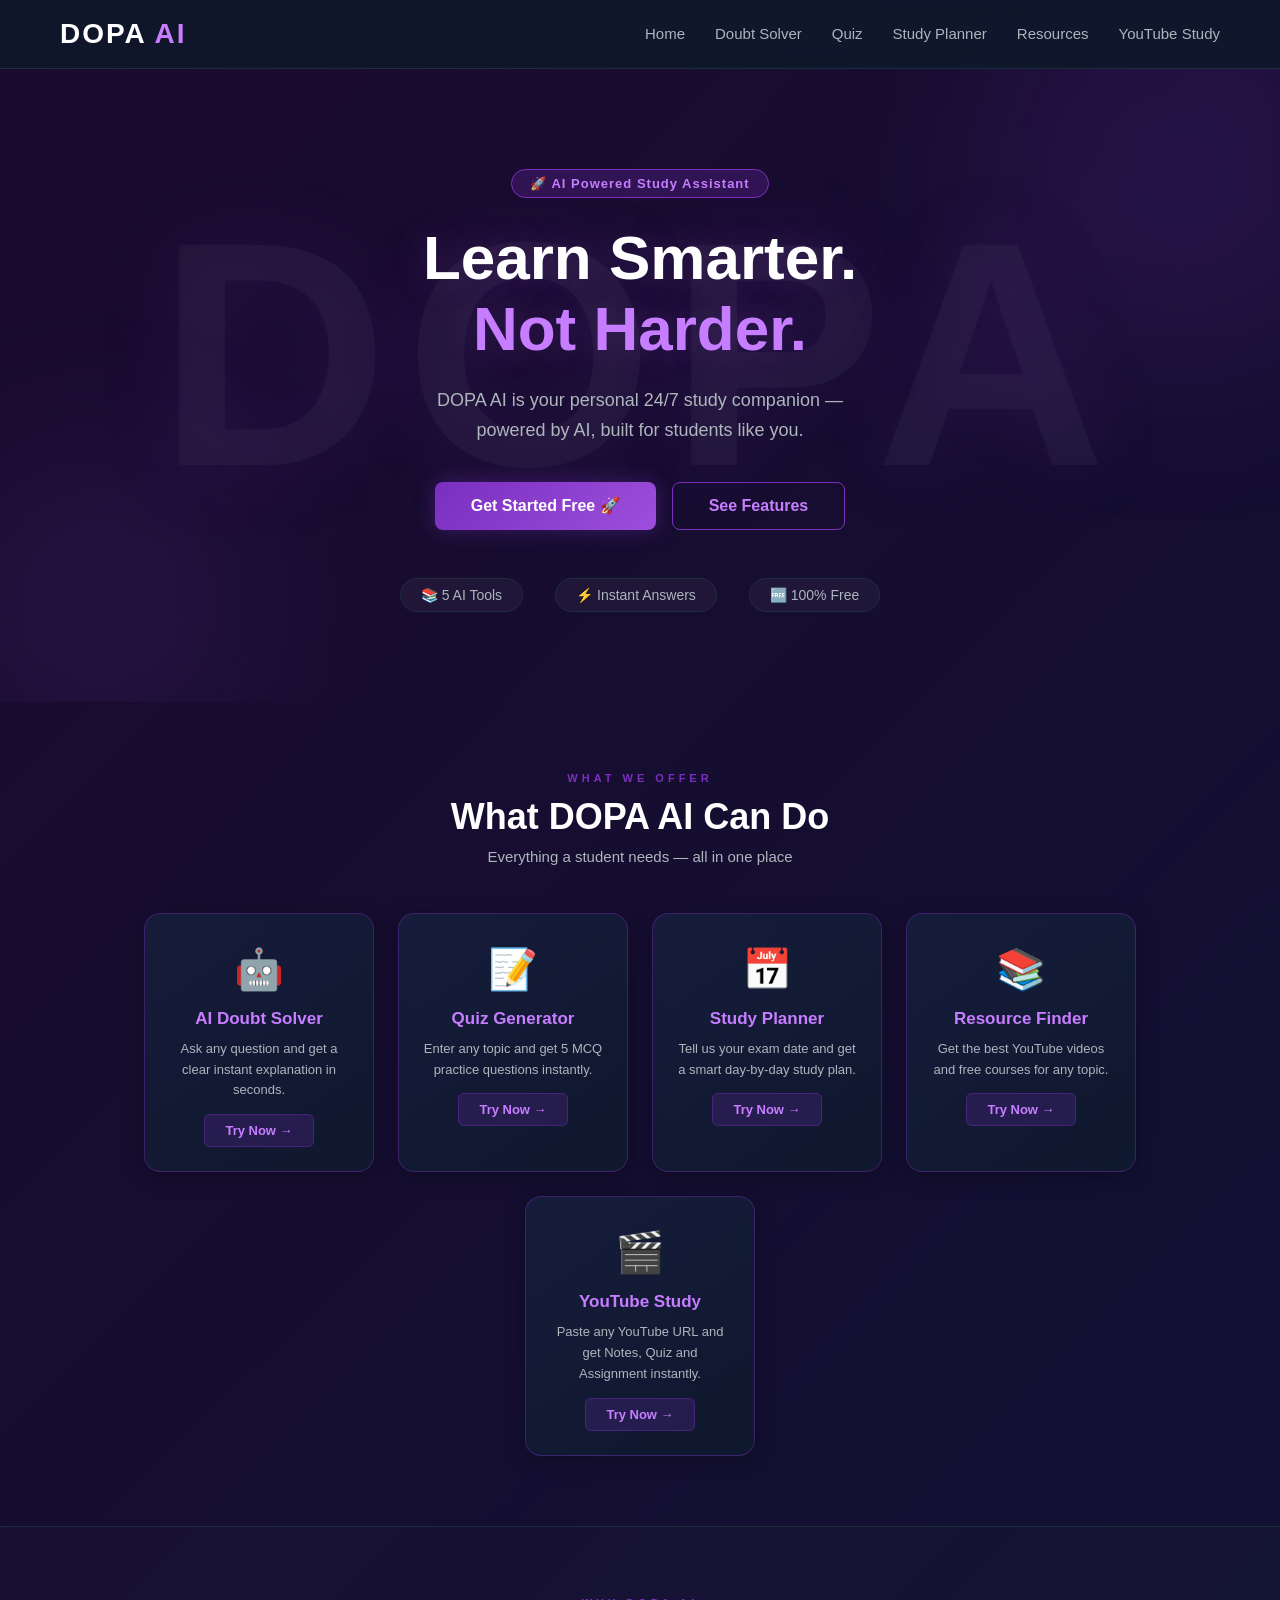
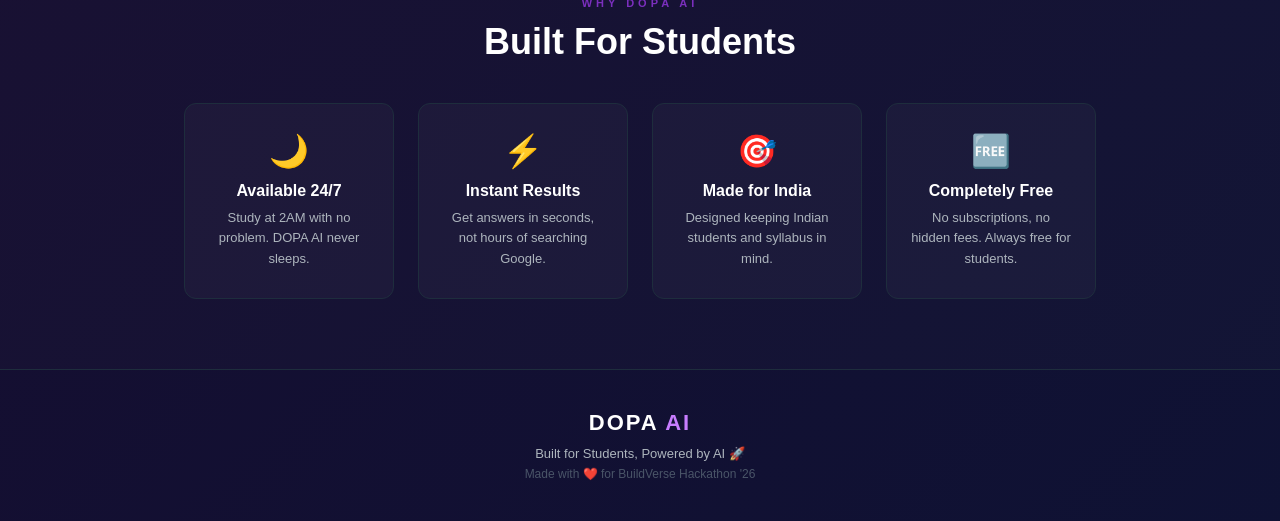
==== index.html @ 4cd713ff "Initial DOPA AI Prototype Setup" ====
<!DOCTYPE html>
<html lang="en">
<head>
  <meta charset="UTF-8" />
  <meta name="viewport" content="width=device-width, initial-scale=1.0"/>
  <title>DOPA AI</title>
  <link rel="stylesheet" href="style.css" />
</head>
<body>

  <div class="bg-ball ball-1"></div>
  <div class="bg-ball ball-2"></div>
  <div class="bg-ball ball-3"></div>

  <nav class="navbar">
    <div class="logo">DOPA <span>AI</span></div>
    <ul class="nav-links">
      <li><a href="index.html">Home</a></li>
      <li><a href="doubt.html">Doubt Solver</a></li>
      <li><a href="quiz.html">Quiz</a></li>
      <li><a href="planner.html">Study Planner</a></li>
      <li><a href="resources.html">Resources</a></li>
      <li><a href="youtube.html">YouTube Study</a></li>
      
      <li class="profile-container" id="userProfileComponent" style="display: none;">
        <div class="profile-avatar" onclick="toggleProfileDropdown(event)">
          <span id="userInitial">U</span>
        </div>
        <div class="profile-dropdown" id="profileDropdown">
          <div class="dropdown-header">
            <p class="user-display-name" id="dropdownName">Student Name</p>
            <p class="user-display-email" id="dropdownEmail">student@dopaai.com</p>
          </div>
          <hr class="dropdown-divider">
          <a href="#" class="logout-btn" onclick="handleLogout(event)">
            <span>🚪</span> Log Out
          </a>
        </div>
      </li>
    </ul>
  </nav>

  <section class="hero">
    <div class="hero-badge">🚀 AI Powered Study Assistant</div>
    <h1>Learn Smarter.<br><span>Not Harder.</span></h1>
    <p>DOPA AI is your personal 24/7 study companion —<br>powered by AI, built for students like you.</p>
    <div class="hero-buttons">
      <a href="auth.html" class="btn" id="getStartedBtn">Get Started Free 🚀</a>
      <a href="#features" class="btn-outline">See Features</a>
    </div>
    <div class="hero-stats">
      <div class="stat">📚 5 AI Tools</div>
      <div class="stat">⚡ Instant Answers</div>
      <div class="stat">🆓 100% Free</div>
    </div>
    <div class="glow glow-1"></div>
    <div class="glow glow-2"></div>
  </section>

  <section class="features" id="features">
    <div class="features-label">WHAT WE OFFER</div>
    <h2>What DOPA AI Can Do</h2>
    <p class="features-sub">Everything a student needs — all in one place</p>
    <div class="cards">

      <div class="card">
        <div class="icon">🤖</div>
        <h3>AI Doubt Solver</h3>
        <p>Ask any question and get a clear instant explanation in seconds.</p>
        <a href="doubt.html" class="btn-small auth-gate">Try Now →</a>
      </div>

      <div class="card">
        <div class="icon">📝</div>
        <h3>Quiz Generator</h3>
        <p>Enter any topic and get 5 MCQ practice questions instantly.</p>
        <a href="quiz.html" class="btn-small auth-gate">Try Now →</a>
      </div>

      <div class="card">
        <div class="icon">📅</div>
        <h3>Study Planner</h3>
        <p>Tell us your exam date and get a smart day-by-day study plan.</p>
        <a href="planner.html" class="btn-small auth-gate">Try Now →</a>
      </div>

      <div class="card">
        <div class="icon">📚</div>
        <h3>Resource Finder</h3>
        <p>Get the best YouTube videos and free courses for any topic.</p>
        <a href="resources.html" class="btn-small auth-gate">Try Now →</a>
      </div>

      <div class="card">
        <div class="icon">🎬</div>
        <h3>YouTube Study</h3>
        <p>Paste any YouTube URL and get Notes, Quiz and Assignment instantly.</p>
        <a href="youtube.html" class="btn-small auth-gate">Try Now →</a>
      </div>

    </div>
  </section>

  <section class="why-section">
    <div class="features-label">WHY DOPA AI</div>
    <h2>Built For Students</h2>
    <div class="why-cards">
      <div class="why-card">
        <div class="why-icon">🌙</div>
        <h4>Available 24/7</h4>
        <p>Study at 2AM with no problem. DOPA AI never sleeps.</p>
      </div>
      <div class="why-card">
        <div class="why-icon">⚡</div>
        <h4>Instant Results</h4>
        <p>Get answers in seconds, not hours of searching Google.</p>
      </div>
      <div class="why-card">
        <div class="why-icon">🎯</div>
        <h4>Made for India</h4>
        <p>Designed keeping Indian students and syllabus in mind.</p>
      </div>
      <div class="why-card">
        <div class="why-icon">🆓</div>
        <h4>Completely Free</h4>
        <p>No subscriptions, no hidden fees. Always free for students.</p>
      </div>
    </div>
  </section>

  <footer>
    <div class="footer-logo">DOPA <span>AI</span></div>
    <p>Built for Students, Powered by AI 🚀</p>
    <p class="footer-sub">Made with ❤️ for BuildVerse Hackathon '26</p>
  </footer>

  <script>
    // Run core initialization as soon as document structures finish loading
    document.addEventListener("DOMContentLoaded", () => {
      initNavbarProfile();
    });

    // 1. Initialise and Display active Profile settings in the Header
    function initNavbarProfile() {
      const isUserLoggedIn = localStorage.getItem("isLoggedIn") === "true";
      const profileComponent = document.getElementById("userProfileComponent");

      if (isUserLoggedIn && profileComponent) {
        profileComponent.style.display = "inline-block";

        let activeEmail = "";
        let activeName = "Student";

        // Find the registered username details stored inside localStorage keys
        for (let i = 0; i < localStorage.length; i++) {
          const key = localStorage.key(i);
          if (key.startsWith("user_")) {
            activeEmail = key.replace("user_", "");
            const rawData = localStorage.getItem(key);
            if (rawData) {
              try {
                const parsed = JSON.parse(rawData);
                activeName = parsed.name || "Student";
              } catch (e) {
                console.error("Failed to parse metadata", e);
              }
            }
            break;
          }
        }

        // Apply metadata updates straight to DOM nodes
        const initialText = document.getElementById("userInitial");
        const nameLabel = document.getElementById("dropdownName");
        const emailLabel = document.getElementById("dropdownEmail");

        if (initialText) initialText.innerText = activeName.charAt(0);
        if (nameLabel) nameLabel.innerText = activeName;
        if (emailLabel) emailLabel.innerText = activeEmail || "student@dopaai.com";
      }
    }

    // 2. Open and Close dropdown menus smoothly
    function toggleProfileDropdown(event) {
      event.stopPropagation();
      const dropdown = document.getElementById("profileDropdown");
      if (dropdown) dropdown.classList.toggle("show");
    }

    // Hide dropdown menu layer card immediately if user clicks off-target
    window.addEventListener("click", () => {
      const dropdown = document.getElementById("profileDropdown");
      if (dropdown && dropdown.classList.contains("show")) {
        dropdown.classList.remove("show");
      }
    });

    // 3. Clear session profile validation and kick down into index
    function handleLogout(event) {
      event.preventDefault();
      const userConfirm = confirm("Are you sure you want to log out of DOPA AI?");
      if (userConfirm) {
        localStorage.removeItem("isLoggedIn");
        window.location.reload(); // Instantly update view tracking frames
      }
    }

    // 4. Smart Redirect for the primary 'Get Started Free' Hero Button
    document.getElementById("getStartedBtn").addEventListener("click", function(e) {
      if (localStorage.getItem("isLoggedIn") === "true") {
        e.preventDefault(); 
        window.location.href = "doubt.html";
      }
    });

    // 5. Smart Redirect for individual Feature Cards
    document.querySelectorAll(".auth-gate").forEach(function(element) {
      element.addEventListener("click", function(e) {
        if (localStorage.getItem("isLoggedIn") !== "true") {
          e.preventDefault();
          window.location.href = "auth.html";
        }
      });
    });
  </script>

</body>
</html>
---- style.css ----
/* ==========================================================================
   SECTION 1: GLOBAL BASE STYLES & LAYOUT ANIMATIONS
   Target Files: All HTML Files (index, doubt, quiz, planner, resources, youtube, auth)
   Target Scripts: Global Ecosystem Initialization
   ========================================================================== */

* {
  margin: 0;
  padding: 0;
  box-sizing: border-box;
}

html {
  scroll-behavior: smooth;
}

body {
  font-family: 'Segoe UI', sans-serif;
  color: #E9ECEF;
  overflow-x: hidden;
  min-height: 100vh;
  margin: 0;
  padding: 0;
  
  /* FIXED: Combined base colors into a high-performance 4-way linear gradient */
  background: linear-gradient(-45deg, #0D1B2A, #150E28, #0B1536, #1B0A2E);
  background-size: 400% 400%;
  animation: moveGradient 20s ease infinite;
}

/* FIXED: Smooth global layout hardware acceleration keyframes */
@keyframes moveGradient {
  0% { background-position: 0% 50%; }
  50% { background-position: 100% 50%; }
  100% { background-position: 0% 50%; }
}


/* ==========================================================================
   SECTION 2: SHARED NAVBAR UI COMPONENT
   Target Files: All HTML Files (Universal Navigation Layout)
   Target Scripts: auth.js (Profile Mapping Controls)
   ========================================================================== */

.navbar {
  display: flex;
  justify-content: space-between;
  align-items: center;
  padding: 18px 60px;
  /* FIXED: Adjusted opacity down slightly to let background colors blend cleanly */
  background-color: rgba(13, 27, 42, 0.75);
  border-bottom: 1px solid #1e2d3d;
  position: sticky;
  top: 0;
  z-index: 100;
  backdrop-filter: blur(10px);
  -webkit-backdrop-filter: blur(10px);
}

.logo {
  font-size: 28px;
  font-weight: 900;
  color: #fff;
  letter-spacing: 2px;
}

.logo span {
  color: #C77DFF;
}

.nav-links {
  list-style: none;
  display: flex;
  gap: 30px;
}

.nav-links a {
  color: #ADB5BD;
  text-decoration: none;
  font-size: 15px;
  transition: color 0.3s;
}

.nav-links a:hover {
  color: #C77DFF;
}

.nav-active {
  color: #C77DFF !important;
  font-weight: 700;
}


/* ==========================================================================
   SECTION 3: LANDING PAGE HERO STYLING (WITH PREMIUM BACKGROUND WATERMARK)
   Target Files: index.html (Main Workspace Gateway)
   Target Scripts: Landing Animations Controller
   ========================================================================== */

.hero {
  text-align: center;
  padding: 100px 20px 90px;
  position: relative;
  overflow: hidden;
  background: transparent; /* FIXED: Overrides any native structural defaults */
  z-index: 1; /* Establishes a localized stacking index for children */
}

/* ADDED: Massive Premium Background Watermark Text */
.hero::before {
  content: "DOPA";
  position: absolute;
  top: 45%;
  left: 50%;
  transform: translate(-50%, -50%);
  
  /* Responsive typography scaling to perfectly fit small phones up to wide monitors */
  font-size: clamp(12rem, 25vw, 24rem); 
  font-weight: 900;
  letter-spacing: 0.05em;
  
  /* Semi-transparent tint to embed purely as an environmental element */
  color: rgba(255, 255, 255, 0.035); 
  
  /* Adds ambient cyber-glow directly behind the large watermark characters */
  text-shadow: 0 0 80px rgba(123, 47, 190, 0.15);
  
  /* CRITICAL ISOLATION GUARDS */
  z-index: -1;          /* Pinpoint-locks it securely BEHIND foreground components */
  pointer-events: none; /* Allows direct pointer clicking right through the layer */
  user-select: none;    /* Disables highlighted selection rings during drag gestures */
}

/* FIXED: Explicitly layered foreground elements to rest safely over the watermark */
.hero-badge,
.hero h1,
.hero p,
.hero-buttons,
.hero-stats {
  position: relative;
  z-index: 2; /* Securely overrides watermark stack level (-1) */
}

.hero-badge {
  display: inline-block;
  background: rgba(123, 47, 190, 0.25);
  border: 1px solid #7B2FBE;
  color: #C77DFF;
  padding: 6px 18px;
  border-radius: 20px;
  font-size: 13px;
  font-weight: 600;
  margin-bottom: 24px;
  letter-spacing: 1px;
}

.hero h1 {
  font-size: 62px;
  font-weight: 900;
  color: #fff;
  line-height: 1.15;
  margin-bottom: 20px;
  text-shadow: 0 0 40px rgba(199, 125, 255, 0.2);
}

.hero h1 span {
  color: #C77DFF;
}

.hero p {
  font-size: 18px;
  color: #ADB5BD;
  margin-bottom: 36px;
  line-height: 1.7;
}

.hero-buttons {
  display: flex;
  gap: 16px;
  justify-content: center;
  margin-bottom: 48px;
}


/* ==========================================================================
   SECTION 4: CORE BUTTON UI COMPONENTS
   Target Files: All Front-Facing HTML Dynamic Views
   Target Scripts: Form Submissions, Workspace Actions, State Toggles
   ========================================================================== */

.btn {
  background: linear-gradient(135deg, #7B2FBE, #9D4EDD);
  color: #fff;
  padding: 14px 36px;
  border-radius: 8px;
  text-decoration: none;
  font-size: 16px;
  font-weight: 700;
  transition: all 0.3s;
  box-shadow: 0 0 20px rgba(123, 47, 190, 0.4);
  border: none;
  cursor: pointer;
}

.btn:hover {
  transform: translateY(-2px);
  box-shadow: 0 0 30px rgba(157, 78, 221, 0.6);
}

.btn-outline {
  background: transparent;
  color: #C77DFF;
  padding: 14px 36px;
  border-radius: 8px;
  text-decoration: none;
  font-size: 16px;
  font-weight: 700;
  border: 1px solid #7B2FBE;
  transition: all 0.3s;
}

.btn-outline:hover {
  background: rgba(123, 47, 190, 0.15);
  transform: translateY(-2px);
}

.btn-small {
  background: rgba(123, 47, 190, 0.2);
  color: #C77DFF;
  padding: 8px 20px;
  border-radius: 6px;
  text-decoration: none;
  font-size: 13px;
  font-weight: 600;
  border: 1px solid rgba(123, 47, 190, 0.4);
  transition: all 0.3s;
}

.btn-small:hover {
  background: rgba(123, 47, 190, 0.4);
  transform: translateX(4px);
}


/* ==========================================================================
   SECTION 5: BACKGROUND GLOW MATRIX & HERO STATISTICS
   Target Files: index.html (Landing Metrics Framework)
   Target Scripts: Environmental Theme Engines
   ========================================================================== */

.hero-stats {
  display: flex;
  gap: 32px;
  justify-content: center;
}

.stat {
  font-size: 14px;
  color: #ADB5BD;
  background: rgba(255, 255, 255, 0.04);
  padding: 8px 20px;
  border-radius: 20px;
  border: 1px solid #1e2d3d;
}

.glow {
  position: absolute;
  border-radius: 50%;
  filter: blur(80px);
  z-index: -1;
}

.glow-1 {
  width: 400px;
  height: 400px;
  background: rgba(123, 47, 190, 0.15);
  top: -100px;
  right: -100px;
}

.glow-2 {
  width: 300px;
  height: 300px;
  background: rgba(157, 78, 221, 0.1);
  bottom: -50px;
  left: -50px;
}


/* ==========================================================================
   SECTION 6: FEATURE INDEX SHOWCASE & TRADITIONAL GRIDS
   Target Files: index.html (Application Toolkit Display Menu)
   Target Scripts: Navigation Routing Anchors
   ========================================================================== */

.features {
  padding: 70px 60px;
  text-align: center;
  background: transparent;
}

.features-label {
  font-size: 11px;
  font-weight: 700;
  color: #7B2FBE;
  letter-spacing: 4px;
  margin-bottom: 12px;
}

.features h2 {
  font-size: 36px;
  font-weight: 800;
  margin-bottom: 10px;
  color: #fff;
}

.features-sub {
  font-size: 15px;
  color: #ADB5BD;
  margin-bottom: 48px;
}

.cards {
  display: flex;
  gap: 24px;
  justify-content: center;
  flex-wrap: wrap;
}

.card {
  /* FIXED: Adjusted gradient alpha values to show underlying animation flow */
  background: linear-gradient(145deg, rgba(22, 33, 62, 0.75), rgba(15, 26, 46, 0.85));
  backdrop-filter: blur(5px);
  border: 1px solid rgba(123, 47, 190, 0.4);
  border-radius: 16px;
  padding: 32px 24px;
  width: 230px;
  transition: all 0.3s;
  box-shadow: 0 4px 20px rgba(0,0,0,0.3);
}

.card:hover {
  transform: translateY(-8px);
  border-color: #9D4EDD;
  box-shadow: 0 8px 30px rgba(123, 47, 190, 0.3);
}

.icon {
  font-size: 40px;
  margin-bottom: 16px;
}

.card h3 {
  font-size: 17px;
  font-weight: 700;
  color: #C77DFF;
  margin-bottom: 10px;
}

.card p {
  font-size: 13px;
  color: #ADB5BD;
  margin-bottom: 20px;
  line-height: 1.6;
}


/* ==========================================================================
   SECTION 7: VALUE PROPOSITION (WHY CHOOSE SECTION)
   Target Files: index.html (Product Competitive Analysis Blocks)
   Target Scripts: UI Layout Performance Loops
   ========================================================================== */

.why-section {
  padding: 70px 60px;
  text-align: center;
  /* FIXED: Translucent overlay background block instead of solid gray tints */
  background: rgba(255, 255, 255, 0.01);
  border-top: 1px solid #1e2d3d;
  border-bottom: 1px solid #1e2d3d;
}

.why-section h2 {
  font-size: 36px;
  font-weight: 800;
  color: #fff;
  margin-bottom: 40px;
}

.why-cards {
  display: flex;
  gap: 24px;
  justify-content: center;
  flex-wrap: wrap;
}

.why-card {
  background: rgba(255, 255, 255, 0.03);
  border: 1px solid #1e2d3d;
  border-radius: 12px;
  padding: 28px 24px;
  width: 210px;
  transition: all 0.3s;
}

.why-card:hover {
  border-color: #7B2FBE;
  background: rgba(123, 47, 190, 0.08);
}

.why-icon {
  font-size: 32px;
  margin-bottom: 12px;
}

.why-card h4 {
  font-size: 16px;
  font-weight: 700;
  color: #fff;
  margin-bottom: 8px;
}

.why-card p {
  font-size: 13px;
  color: #ADB5BD;
  line-height: 1.6;
}


/* ==========================================================================
   SECTION 8: UNIVERSAL UTILITY FOOTER COMPONENT
   Target Files: All Front-Facing Workspace HTML Frameworks
   Target Scripts: Footer Copyright Calculations Engine
   ========================================================================== */

footer {
  text-align: center;
  padding: 40px 20px;
  color: #ADB5BD;
  font-size: 13px;
  background: transparent;
}

.footer-logo {
  font-size: 22px;
  font-weight: 900;
  color: #fff;
  letter-spacing: 2px;
  margin-bottom: 10px;
}

.footer-logo span {
  color: #C77DFF;
}

.footer-sub {
  margin-top: 6px;
  font-size: 12px;
  color: #4a5568;
}


/* ==========================================================================
   SECTION 9: SYSTEM WORKSPACE TOOL CONTROLLERS (TEXTAREAS & INPUTS)
   Target Files: doubt.html, quiz.html, planner.html, youtube.html
   Target Scripts: Processing Parameter Ingestion Loops
   ========================================================================== */

.tool-page {
  max-width: 750px;
  margin: 60px auto;
  padding: 0 20px;
}

.tool-header {
  text-align: center;
  margin-bottom: 36px;
}

.tool-header h1 {
  font-size: 38px;
  font-weight: 900;
  color: #fff;
  margin-bottom: 10px;
}

.tool-header p {
  font-size: 16px;
  color: #ADB5BD;
}

.tool-box {
  display: flex;
  flex-direction: column;
  gap: 16px;
}

textarea {
  width: 100%;
  height: 140px;
  background-color: rgba(22, 33, 62, 0.85);
  border: 1px solid #7B2FBE;
  border-radius: 10px;
  padding: 16px;
  color: #fff;
  font-size: 15px;
  resize: none;
  font-family: 'Segoe UI', sans-serif;
}

textarea:focus {
  outline: none;
  border-color: #C77DFF;
}

input[type="text"],
input[type="date"],
input[type="number"] {
  width: 100%;
  background-color: rgba(22, 33, 62, 0.85);
  border: 1px solid #7B2FBE;
  border-radius: 10px;
  padding: 16px;
  color: #fff;
  font-size: 15px;
  font-family: 'Segoe UI', sans-serif;
}

input[type="text"]:focus,
input[type="date"]:focus,
input[type="number"]:focus {
  outline: none;
  border-color: #C77DFF;
}

.answer-box {
  margin-top: 30px;
  background: linear-gradient(145deg, rgba(22, 33, 62, 0.8), rgba(15, 26, 46, 0.9));
  backdrop-filter: blur(5px);
  border: 1px solid rgba(123, 47, 190, 0.4);
  border-radius: 12px;
  padding: 28px;
  line-height: 1.8;
  box-shadow: 0 4px 20px rgba(0,0,0,0.3);
}

.answer-box h3 {
  color: #C77DFF;
  font-size: 14px;
  margin-bottom: 16px;
  text-transform: uppercase;
  letter-spacing: 2px;
}

.answer-box p {
  color: #E9ECEF;
  font-size: 15px;
  white-space: pre-wrap;
}


/* ==========================================================================
   SECTION 10: INTERACTIVE MULTIPLE CHOICE QUIZ ARCHITECTURE
   Target Files: quiz.html (Dynamic Exam Simulator)
   Target Scripts: quiz.js (Real-time Options Selection and Verification Engines)
   ========================================================================== */

.topic-heading {
  font-size: 28px;
  font-weight: 900;
  color: #fff;
  margin-bottom: 20px;
  padding-bottom: 12px;
  border-bottom: 2px solid #7B2FBE;
}

.question-block {
  margin-bottom: 24px;
  padding-bottom: 20px;
  border-bottom: 1px solid #1e2d3d;
}

.question-block h4 {
  color: #C77DFF;
  font-size: 15px;
  margin-bottom: 12px;
  line-height: 1.5;
}

.option {
  background-color: rgba(13, 27, 42, 0.6);
  border: 1px solid #1e2d3d;
  border-radius: 8px;
  padding: 10px 16px;
  margin-bottom: 8px;
  font-size: 14px;
  color: #E9ECEF;
  cursor: pointer;
  transition: all 0.2s;
}

.option:hover {
  border-color: #7B2FBE;
  color: #C77DFF;
}

.correct {
  border-color: #28a745 !important;
  color: #28a745 !important;
}

.wrong {
  border-color: #dc3545 !important;
  color: #dc3545 !important;
}


/* ==========================================================================
   SECTION 11: SYSTEM ACADEMIC STUDY PLANNER TEMPLATES
   Target Files: planner.html (AI Automated Scheduler System)
   Target Scripts: planner.js (Syllabus Array Block Parsers)
   ========================================================================== */

.plan-subject-heading {
  font-size: 32px;
  font-weight: 900;
  color: #ffffff;
  margin-bottom: 8px;
  padding-bottom: 10px;
  border-bottom: 3px solid #7B2FBE;
}

.plan-meta {
  font-size: 13px;
  color: #ADB5BD;
  margin-bottom: 20px;
}

.plan-divider {
  height: 1px;
  background-color: #1e2d3d;
  margin-bottom: 24px;
}

.day-block {
  background: linear-gradient(145deg, rgba(15, 26, 46, 0.8), rgba(13, 27, 42, 0.8));
  border: 1px solid #1e2d3d;
  border-left: 4px solid #7B2FBE;
  border-radius: 8px;
  padding: 18px 20px;
  margin-bottom: 14px;
  transition: all 0.2s;
}

.day-block:hover {
  border-left-color: #C77DFF;
  box-shadow: 0 4px 15px rgba(123, 47, 190, 0.2);
}

.day-block-heading {
  font-size: 18px;
  font-weight: 800;
  color: #C77DFF;
  margin-bottom: 10px;
}

.day-topic {
  font-size: 15px;
  color: #ffffff;
  margin-bottom: 6px;
}

.day-time {
  font-size: 13px;
  color: #ADB5BD;
  margin-bottom: 6px;
}

.day-content {
  font-size: 13px;
  color: #E9ECEF;
  line-height: 1.6;
}


/* ==========================================================================
   SECTION 12: CORE AI DOUBT SOLVER WRAPPERS
   Target Files: doubt.html (Real-time Explanation Console)
   Target Scripts: doubt.js (Groq Context Ingestion Pipeline)
   ========================================================================== */

.sub-question {
  font-size: 22px;
  font-weight: 800;
  color: #C77DFF;
  margin-top: 24px;
  margin-bottom: 4px;
}

.point-heading {
  font-size: 15px;
  font-weight: 700;
  color: #ffffff;
  margin-top: 10px;
  margin-bottom: 2px;
}

.answer-content {
  font-size: 14px;
  color: #E9ECEF;
  line-height: 1.7;
  margin-top: 4px;
}

.answer-para {
  font-size: 14px;
  color: #E9ECEF;
  line-height: 1.7;
  margin-top: 4px;
  margin-bottom: 8px;
}


/* ==========================================================================
   SECTION 13: RESOURCE DIRECTORY & CURATED LINKS CARDS
   Target Files: resources.html (Academic Materials Catalog)
   Target Scripts: Static Link Routers
   ========================================================================== */

.resource-section {
  margin-bottom: 28px;
}

.resource-section-title {
  font-size: 18px;
  font-weight: 800;
  color: #C77DFF;
  margin-bottom: 14px;
  padding-bottom: 8px;
  border-bottom: 1px solid #1e2d3d;
}

.youtube-card {
  display: flex;
  justify-content: space-between;
  align-items: center;
  background: linear-gradient(145deg, rgba(15, 26, 46, 0.8), rgba(13, 27, 42, 0.8));
  border: 1px solid #1e2d3d;
  border-left: 4px solid #ff0000;
  border-radius: 8px;
  padding: 14px 16px;
  margin-bottom: 10px;
  transition: all 0.2s;
}

.youtube-card:hover {
  border-left-color: #ff4444;
  box-shadow: 0 4px 15px rgba(255, 0, 0, 0.15);
}

.youtube-info {
  display: flex;
  flex-direction: column;
  gap: 4px;
}

.youtube-channel {
  font-size: 14px;
  font-weight: 700;
  color: #ffffff;
}

.youtube-title {
  font-size: 12px;
  color: #ADB5BD;
}

.youtube-btn {
  background: #ff0000;
  color: white;
  padding: 7px 16px;
  border-radius: 6px;
  text-decoration: none;
  font-size: 13px;
  font-weight: 700;
  transition: all 0.2s;
  white-space: nowrap;
}

.youtube-btn:hover {
  background: #cc0000;
  transform: scale(1.05);
}

.website-card {
  display: flex;
  justify-content: space-between;
  align-items: center;
  background: linear-gradient(145deg, rgba(15, 26, 46, 0.8), rgba(13, 27, 42, 0.8));
  border: 1px solid #1e2d3d;
  border-left: 4px solid #7B2FBE;
  border-radius: 8px;
  padding: 14px 16px;
  margin-bottom: 10px;
  transition: all 0.2s;
}

.website-card:hover {
  border-left-color: #C77DFF;
  box-shadow: 0 4px 15px rgba(123, 47, 190, 0.2);
}

.website-info {
  display: flex;
  flex-direction: column;
  gap: 4px;
}

.website-name {
  font-size: 14px;
  font-weight: 700;
  color: #ffffff;
}

.website-desc {
  font-size: 12px;
  color: #ADB5BD;
}

.website-btn {
  background: #7B2FBE;
  color: white;
  padding: 7px 16px;
  border-radius: 6px;
  text-decoration: none;
  font-size: 13px;
  font-weight: 700;
  transition: all 0.2s;
  white-space: nowrap;
}

.website-btn:hover {
  background: #9D4EDD;
  transform: scale(1.05);
}

.tip-card {
  background: rgba(123, 47, 190, 0.1);
  border: 1px solid rgba(123, 47, 190, 0.3);
  border-radius: 8px;
  padding: 12px 16px;
  margin-bottom: 10px;
  font-size: 14px;
  color: #E9ECEF;
  line-height: 1.6;
}

.plan-text {
  color: #E9ECEF;
  font-size: 15px;
  line-height: 2;
}


/* ==========================================================================
   SECTION 14: MIC INTEGRATION & HARDWARE CAPTURE SIGNALS
   Target Files: doubt.html (Voice-to-Text Command Field)
   Target Scripts: doubt.js (Browser WebSpeech Audio Pipeline API)
   ========================================================================== */

.input-wrapper {
  position: relative;
  width: 100%;
}

.input-wrapper textarea {
  width: 100%;
  padding-right: 60px;
}

.mic-btn {
  position: absolute;
  right: 12px;
  bottom: 12px;
  background: rgba(123, 47, 190, 0.3);
  border: 1px solid #7B2FBE;
  border-radius: 8px;
  padding: 8px 12px;
  font-size: 20px;
  cursor: pointer;
  transition: all 0.3s;
  color: white;
}

.mic-btn:hover {
  background: rgba(123, 47, 190, 0.6);
  transform: scale(1.1);
}

.mic-active {
  background: rgba(220, 53, 69, 0.4) !important;
  border-color: #dc3545 !important;
  animation: micPulse 1s infinite;
}

@keyframes micPulse {
  0% { box-shadow: 0 0 0 0 rgba(220, 53, 69, 0.4); }
  70% { box-shadow: 0 0 0 10px rgba(220, 53, 69, 0); }
  100% { box-shadow: 0 0 0 0 rgba(220, 53, 69, 0); }
}

.mic-listening {
  color: #C77DFF;
  font-size: 13px;
  margin-top: 8px;
  text-align: center;
  animation: pulse 1s infinite;
}

.mic-done {
  color: #28a745;
  font-size: 13px;
  margin-top: 8px;
  text-align: center;
}

.mic-error {
  color: #dc3545;
  font-size: 13px;
  margin-top: 8px;
  text-align: center;
}

@keyframes pulse {
  0% { opacity: 1; }
  50% { opacity: 0.5; }
  100% { opacity: 1; }
}


/* ==========================================================================
   SECTION 15: FILE UPLOADER & GRAPHICS INPUT CHANNELS
   Target Files: doubt.html (Vision Processing System)
   Target Scripts: doubt.js (Image Render FileReader Streams)
   ========================================================================== */

.upload-section {
  width: 100%;
}

.upload-label {
  display: flex;
  align-items: center;
  gap: 12px;
  background: rgba(22, 33, 62, 0.85);
  border: 2px dashed #7B2FBE;
  border-radius: 10px;
  padding: 16px 20px;
  cursor: pointer;
  transition: all 0.3s;
  color: #ADB5BD;
  font-size: 14px;
}

.upload-label:hover {
  border-color: #C77DFF;
  background: rgba(123, 47, 190, 0.1);
  color: #C77DFF;
}

.upload-icon {
  font-size: 24px;
}

#imagePreview {
  display: flex;
  align-items: center;
  gap: 16px;
  background: rgba(22, 33, 62, 0.85);
  border: 1px solid #28a745;
  border-radius: 10px;
  padding: 12px 16px;
}

#previewImg {
  width: 80px;
  height: 80px;
  object-fit: cover;
  border-radius: 8px;
  border: 1px solid #7B2FBE;
}

.remove-btn {
  background: rgba(220, 53, 69, 0.2);
  color: #dc3545;
  border: 1px solid #dc3545;
  border-radius: 6px;
  padding: 6px 14px;
  font-size: 13px;
  cursor: pointer;
  transition: all 0.2s;
  margin-left: auto;
}

.remove-btn:hover {
  background: rgba(220, 53, 69, 0.4);
}


/* ==========================================================================
   SECTION 16: ADVANCED YOUTUBE TRANSCRIPT PARSING WORKSPACE
   Target Files: youtube.html (Media Parsing Hub)
   Target Scripts: youtube.js (Completions Splitter Array Framework)
   ========================================================================== */

.yt-input-box {
  display: flex;
  flex-direction: column;
  gap: 14px;
  margin-bottom: 24px;
}

.yt-url-row {
  display: flex;
  align-items: center;
  gap: 12px;
  background: rgba(22, 33, 62, 0.85);
  border: 1px solid #7B2FBE;
  border-radius: 10px;
  padding: 4px 16px 4px 4px;
}

.yt-icon {
  font-size: 24px;
  padding: 8px;
}

.yt-url-row input {
  border: none;
  background: transparent;
  flex: 1;
  padding: 12px 0;
}

.yt-url-row input:focus {
  outline: none;
}

.video-preview {
  margin-bottom: 24px;
  border-radius: 12px;
  overflow: hidden;
  border: 1px solid #7B2FBE;
  box-shadow: 0 4px 20px rgba(123, 47, 190, 0.3);
}

.video-preview iframe {
  width: 100%;
  height: 380px;
  display: block;
}

.yt-tabs {
  display: flex;
  gap: 8px;
  margin-bottom: 0;
  border-bottom: 1px solid #1e2d3d;
  padding-bottom: 0;
}

.yt-tab {
  background: transparent;
  color: #ADB5BD;
  border: none;
  padding: 12px 24px;
  font-size: 15px;
  font-weight: 600;
  cursor: pointer;
  border-bottom: 3px solid transparent;
  transition: all 0.2s;
  font-family: 'Segoe UI', sans-serif;
}

.yt-tab:hover {
  color: #C77DFF;
}

.yt-tab.active {
  color: #C77DFF;
  border-bottom: 3px solid #7B2FBE;
}

.tab-content {
  border-top: none;
  border-radius: 0 0 12px 12px;
}

.notes-section {
  font-size: 18px;
  font-weight: 800;
  color: #C77DFF;
  margin-top: 20px;
  margin-bottom: 10px;
  padding-bottom: 6px;
  border-bottom: 1px solid #1e2d3d;
}

.notes-point {
  font-size: 15px;
  font-weight: 700;
  color: #ffffff;
  margin-top: 12px;
  margin-bottom: 4px;
}

.notes-term {
  font-size: 14px;
  color: #E9ECEF;
  background: rgba(123, 47, 190, 0.1);
  padding: 8px 12px;
  border-radius: 6px;
  margin-bottom: 6px;
}

.notes-content {
  font-size: 14px;
  color: #ADB5BD;
  line-height: 1.7;
  margin-bottom: 6px;
}

.assignment-title {
  font-size: 20px;
  font-weight: 800;
  color: #ffffff;
  margin-bottom: 16px;
}

.assignment-section {
  font-size: 17px;
  font-weight: 700;
  color: #C77DFF;
  margin-top: 20px;
  margin-bottom: 10px;
  padding: 8px 12px;
  background: rgba(123, 47, 190, 0.1);
  border-radius: 6px;
}

.assignment-question {
  font-size: 14px;
  font-weight: 600;
  color: #ffffff;
  margin-bottom: 8px;
  padding-left: 12px;
  border-left: 3px solid #7B2FBE;
}

.assignment-content {
  font-size: 14px;
  color: #ADB5BD;
  line-height: 1.7;
  margin-bottom: 6px;
}

.yt-question {
  font-size: 15px;
  font-weight: 600;
  color: #C77DFF;
  margin-bottom: 12px;
}

.autofill-success {
  color: #28a745;
  font-size: 13px;
  margin-top: 6px;
}

.autofill-loading {
  color: #C77DFF;
  font-size: 13px;
  margin-top: 6px;
  animation: pulse 1s infinite;
}


/* ==========================================================================
   SECTION 17: SCORE ANALYSIS PANEL COMPONENTS (ACCURACY ENGINE)
   Target Files: quiz.html, youtube.html
   Target Scripts: quiz.js, youtube.js (Scoring Analytics Compilers)
   ========================================================================== */

.accuracy-box {
  margin-top: 30px;
  background: linear-gradient(145deg, rgba(22, 33, 62, 0.8), rgba(15, 26, 46, 0.9));
  border: 1px solid #7B2FBE;
  border-radius: 12px;
  padding: 24px;
  text-align: center;
}

.accuracy-title {
  font-size: 20px;
  font-weight: 800;
  color: #ffffff;
  margin-bottom: 20px;
}

.accuracy-stats {
  display: flex;
  justify-content: center;
  gap: 40px;
  margin-bottom: 20px;
}

.accuracy-stat {
  display: flex;
  flex-direction: column;
  align-items: center;
  gap: 6px;
}

.accuracy-num {
  font-size: 36px;
  font-weight: 900;
  color: #C77DFF;
}

.accuracy-label {
  font-size: 12px;
  color: #ADB5BD;
  text-transform: uppercase;
  letter-spacing: 1px;
}

.accuracy-bar {
  width: 100%;
  height: 10px;
  background: #1e2d3d;
  border-radius: 10px;
  overflow: hidden;
  margin-bottom: 16px;
}

.accuracy-fill {
  height: 100%;
  border-radius: 10px;
  transition: width 0.5s ease;
  background: #28a745;
}

.accuracy-msg {
  font-size: 15px;
  color: #E9ECEF;
  font-weight: 600;
}


/* ==========================================================================
   SECTION 18: AUTOMATED SYLLABUS STEPPERS (SMART PLANNER GENERATOR)
   Target Files: planner.html (Curriculum Setup Configuration Dashboard)
   Target Scripts: planner.js (Progressive Target Matrix Ingestors)
   ========================================================================== */

.planner-step {
  margin-bottom: 32px;
  background: linear-gradient(145deg, rgba(22, 33, 62, 0.8), rgba(15, 26, 46, 0.9));
  border: 1px solid rgba(123, 47, 190, 0.4);
  border-radius: 16px;
  padding: 28px;
}

.step-label {
  font-size: 11px;
  font-weight: 700;
  color: #7B2FBE;
  letter-spacing: 4px;
  margin-bottom: 8px;
}

.step-title {
  font-size: 20px;
  font-weight: 800;
  color: #ffffff;
  margin-bottom: 20px;
}

.step-sub {
  font-size: 13px;
  color: #ADB5BD;
  margin-bottom: 16px;
  margin-top: -12px;
}

.input-label {
  font-size: 13px;
  color: #ADB5BD;
  font-weight: 600;
  margin-bottom: -8px;
}

.course-grid {
  display: flex;
  flex-wrap: wrap;
  gap: 12px;
}

.course-card {
  display: flex;
  flex-direction: column;
  align-items: center;
  gap: 6px;
  background: rgba(13, 27, 42, 0.6);
  border: 1px solid #1e2d3d;
  border-radius: 12px;
  padding: 16px 20px;
  cursor: pointer;
  transition: all 0.2s;
  min-width: 80px;
}

.course-card:hover {
  border-color: #7B2FBE;
  background: rgba(123, 47, 190, 0.1);
}

.course-card.selected {
  border-color: #C77DFF;
  background: rgba(123, 47, 190, 0.25);
  box-shadow: 0 0 15px rgba(123, 47, 190, 0.3);
}

.course-icon {
  font-size: 28px;
}

.course-label {
  font-size: 13px;
  font-weight: 600;
  color: #E9ECEF;
}

.topics-grid {
  display: flex;
  flex-wrap: wrap;
  gap: 10px;
  margin-bottom: 16px;
}

.topic-chip {
  display: flex;
  align-items: center;
  gap: 8px;
  background: rgba(13, 27, 42, 0.6);
  border: 1px solid #1e2d3d;
  border-radius: 8px;
  padding: 10px 16px;
  cursor: pointer;
  transition: all 0.2s;
  font-size: 14px;
  color: #E9ECEF;
}

.topic-chip:hover {
  border-color: #7B2FBE;
  color: #C77DFF;
}

.topic-chip.topic-selected {
  border-color: #C77DFF;
  background: rgba(123, 47, 190, 0.2);
  color: #C77DFF;
}

.topic-check {
  font-size: 16px;
  color: #7B2FBE;
}

.topic-text {
  font-size: 13px;
}

.topics-actions {
  display: flex;
  gap: 10px;
  margin-top: 8px;
}

.btn-outline-small {
  background: transparent;
  color: #C77DFF;
  border: 1px solid #7B2FBE;
  border-radius: 6px;
  padding: 7px 16px;
  font-size: 13px;
  font-weight: 600;
  cursor: pointer;
  transition: all 0.2s;
  font-family: 'Segoe UI', sans-serif;
}

.btn-outline-small:hover {
  background: rgba(123, 47, 190, 0.15);
}


/* ==========================================================================
   SECTION 19: DOCUMENT HANDLING GRAPHICS (PDF INTEGRATION MODULES)
   Target Files: planner.html (Exportable Document Previews)
   Target Scripts: planner.js (jsPDF Buffer Mapping Modules)
   ========================================================================== */

#pdfPreview {
  display: flex;
  align-items: center;
  gap: 16px;
  background: rgba(22, 33, 62, 0.85);
  border: 1px solid #28a745;
  border-radius: 10px;
  padding: 12px 16px;
}

.pdf-info {
  display: flex;
  align-items: center;
  gap: 10px;
  flex: 1;
}

.pdf-icon {
  font-size: 28px;
}

#pdfName {
  font-size: 14px;
  color: #E9ECEF;
  font-weight: 600;
}


/* ==========================================================================
   SECTION 20: NAVIGATION MENU ACCOUNT EXPANSION (GLASSMORPHIC PROFILE DROPDOWN)
   Target Files: All HTML Framework Navigation Links Bars Elements
   Target Scripts: auth.js, Global Initialization Core Script Blocks
   ========================================================================== */

.profile-container {
  position: relative;
  display: inline-block;
  list-style: none;
}

.profile-avatar {
  width: 36px;
  height: 36px;
  background: linear-gradient(135deg, #7B2FBE, #C77DFF);
  border: 2px solid #fff;
  border-radius: 50%;
  display: flex;
  align-items: center;
  justify-content: center;
  cursor: pointer;
  box-shadow: 0 0 15px rgba(199, 125, 255, 0.4);
  transition: transform 0.2s;
}

.profile-avatar:hover {
  transform: scale(1.05);
}

#userInitial {
  color: #fff;
  font-weight: 800;
  font-size: 15px;
  text-transform: uppercase;
  user-select: none;
}

.profile-dropdown {
  position: absolute;
  right: 0;
  top: 45px;
  background: linear-gradient(145deg, #16213E, #0f1a2e);
  border: 1px solid rgba(123, 47, 190, 0.5);
  border-radius: 12px;
  width: 220px;
  padding: 16px;
  box-shadow: 0 8px 24px rgba(0, 0, 0, 0.5);
  display: none; /* Controlled via JS toggles */
  flex-direction: column;
  z-index: 1000;
}

.profile-dropdown.show {
  display: flex;
}

.dropdown-header {
  margin-bottom: 12px;
}

.user-display-name {
  font-size: 14px;
  font-weight: 700;
  color: #fff !important;
  line-height: 1.3;
}

.user-display-email {
  font-size: 12px;
  color: #ADB5BD !important;
  margin-top: 2px;
  word-break: break-all;
}

.dropdown-divider {
  border: 0;
  height: 1px;
  background: #1e2d3d;
  margin: 4px 0 12px 0;
}

.logout-btn {
  display: flex;
  align-items: center;
  gap: 8px;
  color: #dc3545 !important;
  text-decoration: none;
  font-size: 14px;
  font-weight: 700;
  padding: 8px 0;
  transition: opacity 0.2s;
}

.logout-btn:hover {
  opacity: 0.8;
}


/* ==========================================================================
   SECTION 21: SECURITY INTERACTION EXTENSIONS & DIALOG FORMS
   Target Files: auth.html (Identity Portal View)
   Target Scripts: auth.js (Encryption Verification Loops)
   ========================================================================== */

.show-password-wrapper {
  display: flex;
  align-items: center;
  gap: 6px;
  position: absolute;
  right: 12px;
  bottom: 14px;
}

.show-password-wrapper input[type="checkbox"] {
  width: 14px !important;
  height: 14px !important;
  cursor: pointer;
  accent-color: #7B2FBE;
}

#checkboxLabel {
  font-size: 11px !important;
  color: #ADB5BD !important;
  cursor: pointer;
  user-select: none;
  font-weight: 600;
}

.forgot-wrapper {
  text-align: right;
  margin-top: -10px;
  margin-bottom: 20px;
}

.forgot-link {
  font-size: 13px;
  color: #ADB5BD;
  text-decoration: none;
  transition: color 0.2s;
}

.forgot-link:hover {
  color: #C77DFF;
  text-decoration: underline;
}


/* ==========================================================================
   SECTION 22: RESPONSIVE MOBILE OPTIMIZATION ENGINE
   Target Files: All Application Windows HTML Layout Modules
   Target Scripts: Multi-Device Viewport Adapters Loop
   ========================================================================== */

@media screen and (max-width: 768px) {
  
  .navbar {
    padding: 14px 24px; /* Shrank wide desktop padding down */
    flex-direction: column;
    gap: 12px;
  }
  
  .nav-links {
    gap: 16px;
    flex-wrap: wrap;
    justify-content: center;
  }
  
  .nav-links a {
    font-size: 13px; /* Slightly more readable scale for smaller touch targets */
  }

  .hero {
    padding: 60px 16px 50px; /* Reduced deep top padding */
  }

  /* Watermark positioning adjustment for vertical viewports */
  .hero::before {
    top: 40%;
    font-size: clamp(6rem, 28vw, 12rem); /* Constrained mobile expansion scale bounds */
    opacity: 0.025; /* Made slightly lighter on mobile screens to maintain readability */
  }

  .hero h1 {
    font-size: 38px; /* Brought down from 62px to stop ugly text-wrapping splits */
    line-height: 1.2;
  }

  .hero p {
    font-size: 15px;
    margin-bottom: 28px;
  }
  
  .hero p br {
    display: none; /* Disables forcing line breaks that make paragraph blocks look uneven on mobiles */
  }

  .hero-buttons {
    flex-direction: column; /* Stacked primary buttons vertically */
    width: 100%;
    max-width: 280px;
    margin: 0 auto 36px auto;
    gap: 12px;
  }
  
  .btn, .btn-outline {
    width: 100%; /* Makes buttons full touch target width */
    padding: 12px 24px;
  }

  .hero-stats {
    flex-direction: column; /* Stacks layout stats rows vertically */
    gap: 10px;
    align-items: center;
  }
  
  .stat {
    width: 100%;
    max-width: 240px;
    text-align: center;
  }

  .features {
    padding: 50px 20px;
  }

  .features h2 {
    font-size: 28px;
  }

  .cards {
    gap: 16px;
  }

  .card {
    width: 100%; /* Expands structural cards cleanly across mobile widths */
    max-width: 320px;
    padding: 24px 20px;
  }

  .why-section {
    padding: 50px 20px;
  }

  .why-section h2 {
    font-size: 28px;
    margin-bottom: 24px;
  }

  .why-cards {
    gap: 14px;
  }

  .why-card {
    width: 100%; /* Expands why-cards layout cleanly across mobile widths */
    max-width: 320px;
    padding: 20px;
  }

  .tool-page {
    margin: 30px auto;
  }

  .tool-header h1 {
    font-size: 28px;
  }

  /* Fixes wide navbar profile alignment rules for device viewports */
  .profile-dropdown {
    right: 50%;
    transform: translateX(50%); /* Centers dropdown cleanly when clicked on mobile viewports */
    top: 50px;
  }
}
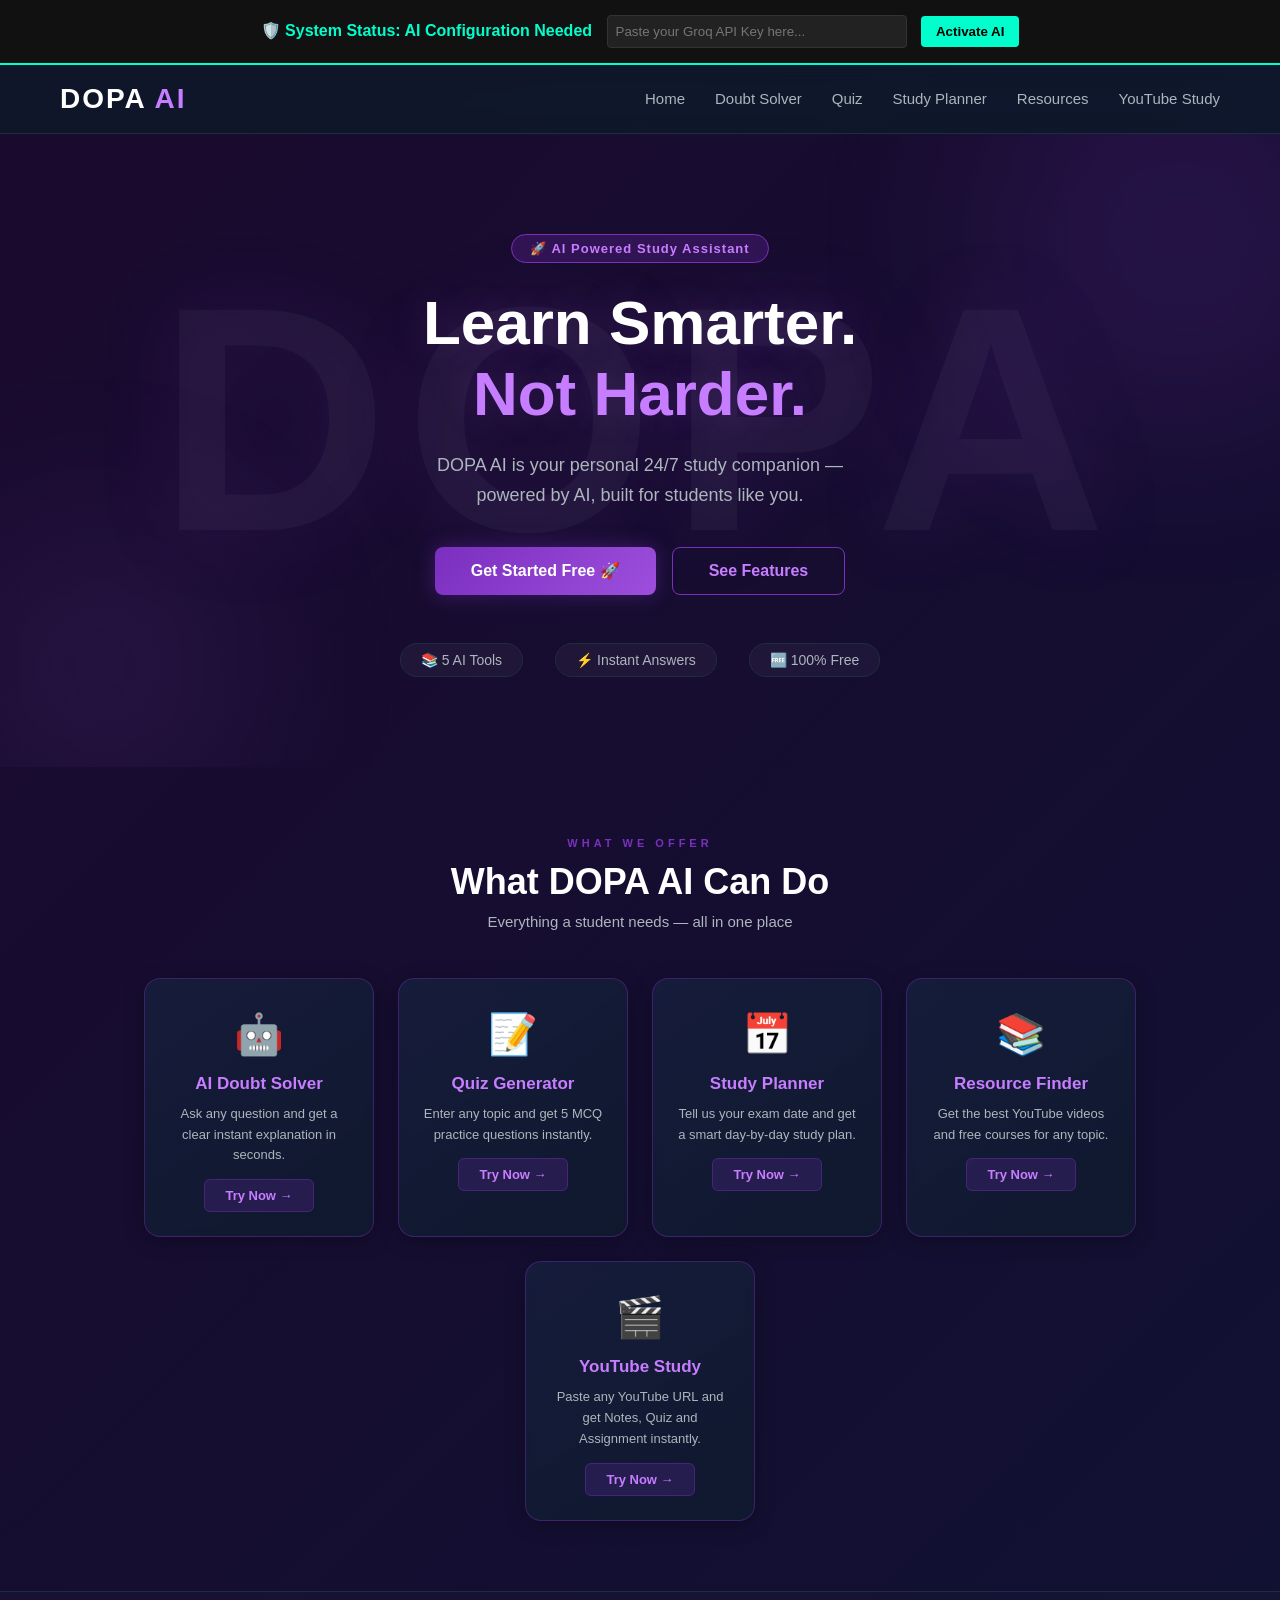
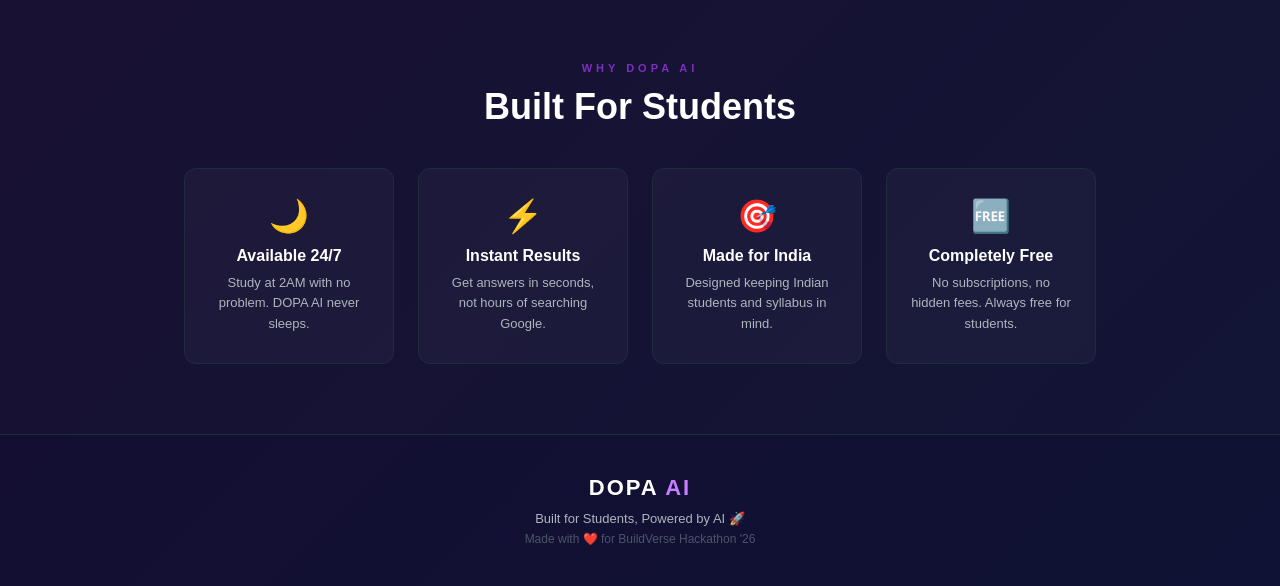
==== commit 60f3fe08: "feat: added secure client-side activation" ====
--- a/index.html
+++ b/index.html
@@ -7,6 +7,13 @@
   <link rel="stylesheet" href="style.css" />
 </head>
 <body>
+
+  <div id="ai-activation-panel" style="background: #111; color: #fff; padding: 15px; text-align: center; border-bottom: 2px solid #00ffcc; font-family: sans-serif; position: relative; z-index: 9999;">
+    <span style="margin-right: 10px; font-weight: bold; color: #00ffcc;">🛡️ System Status: AI Configuration Needed</span>
+    <input type="password" id="groq-user-key" placeholder="Paste your Groq API Key here..." style="padding: 8px; width: 300px; border-radius: 4px; border: 1px solid #333; background: #222; color: #fff; margin-right: 10px;">
+    <button onclick="activateSystemKey()" style="padding: 8px 15px; background: #00ffcc; color: #000; font-weight: bold; border: none; border-radius: 4px; cursor: pointer;">Activate AI</button>
+</div>
+
 
   <div class="bg-ball ball-1"></div>
   <div class="bg-ball ball-2"></div>
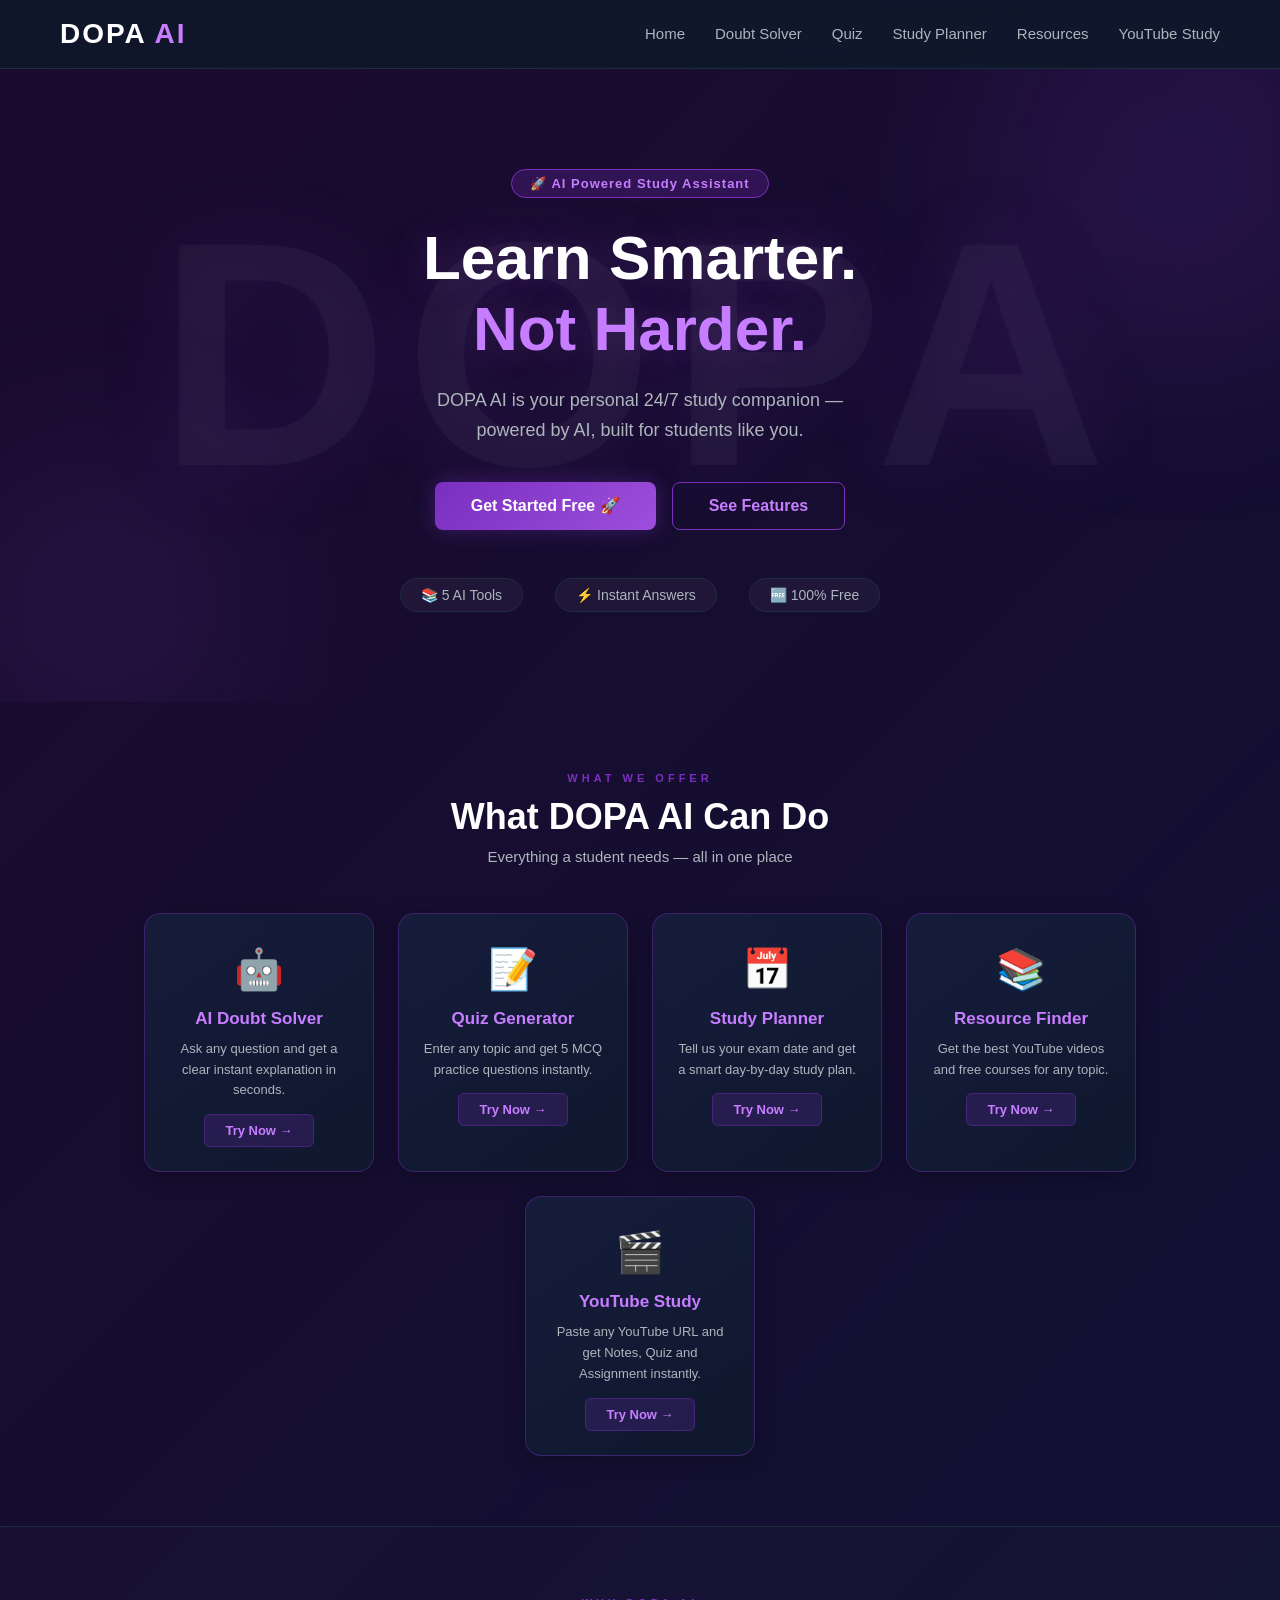
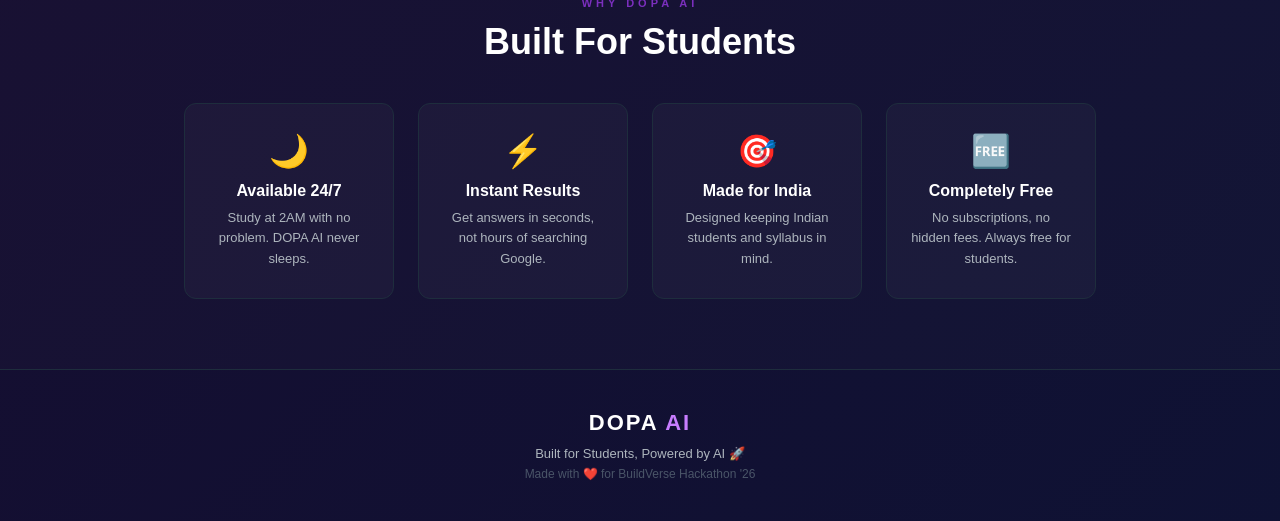
==== commit 7c3efb93: "style: removed old api activation panel" ====
--- a/index.html
+++ b/index.html
@@ -7,13 +7,6 @@
   <link rel="stylesheet" href="style.css" />
 </head>
 <body>
-
-  <div id="ai-activation-panel" style="background: #111; color: #fff; padding: 15px; text-align: center; border-bottom: 2px solid #00ffcc; font-family: sans-serif; position: relative; z-index: 9999;">
-    <span style="margin-right: 10px; font-weight: bold; color: #00ffcc;">🛡️ System Status: AI Configuration Needed</span>
-    <input type="password" id="groq-user-key" placeholder="Paste your Groq API Key here..." style="padding: 8px; width: 300px; border-radius: 4px; border: 1px solid #333; background: #222; color: #fff; margin-right: 10px;">
-    <button onclick="activateSystemKey()" style="padding: 8px 15px; background: #00ffcc; color: #000; font-weight: bold; border: none; border-radius: 4px; cursor: pointer;">Activate AI</button>
-</div>
-
 
   <div class="bg-ball ball-1"></div>
   <div class="bg-ball ball-2"></div>
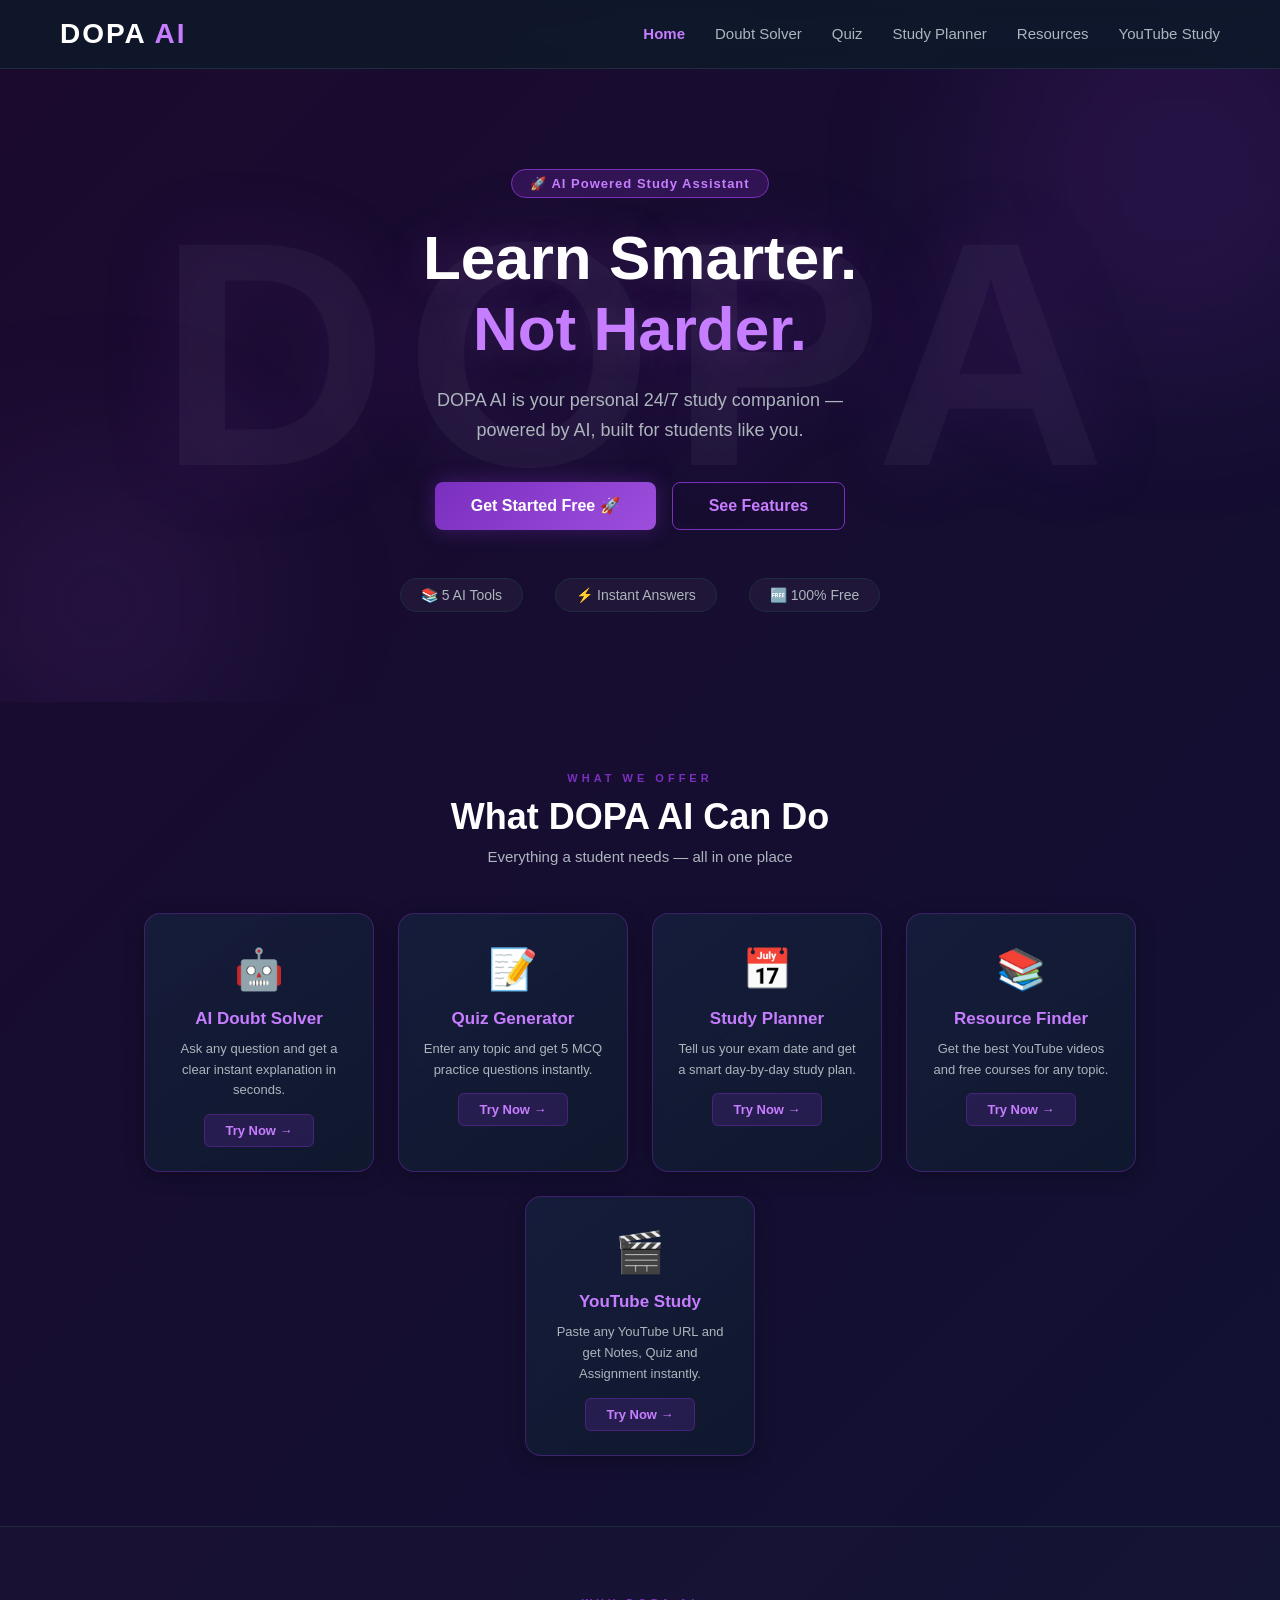
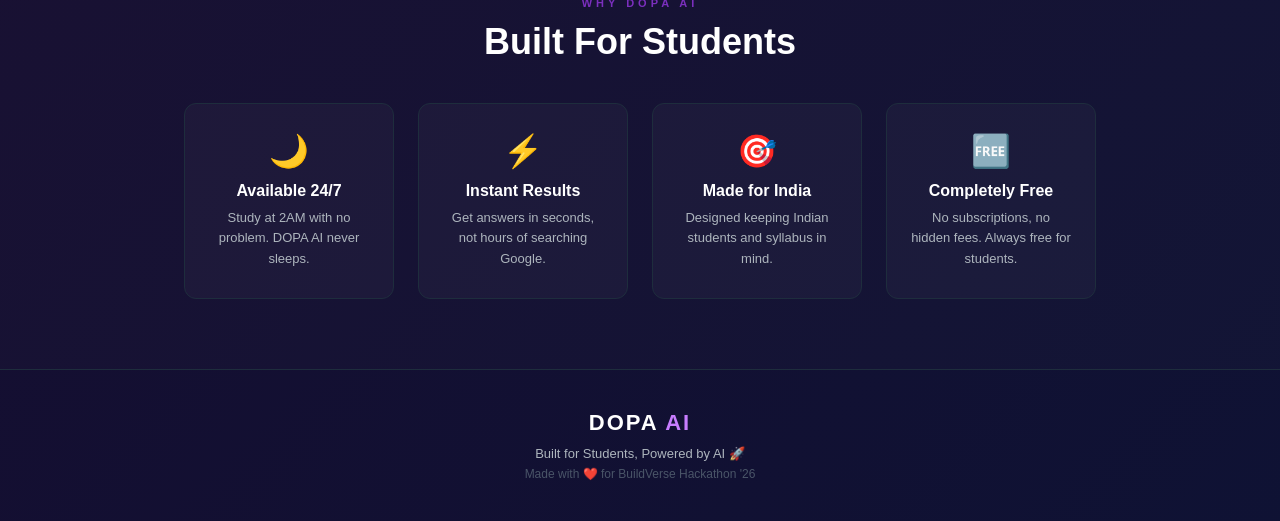
==== commit 17ca27bb: "ui: complete dynamic auth toggle states and link routing" ====
--- a/index.html
+++ b/index.html
@@ -15,7 +15,7 @@
   <nav class="navbar">
     <div class="logo">DOPA <span>AI</span></div>
     <ul class="nav-links">
-      <li><a href="index.html">Home</a></li>
+      <li><a href="index.html" class="nav-active">Home</a></li>
       <li><a href="doubt.html">Doubt Solver</a></li>
       <li><a href="quiz.html">Quiz</a></li>
       <li><a href="planner.html">Study Planner</a></li>
@@ -46,7 +46,7 @@
     <p>DOPA AI is your personal 24/7 study companion —<br>powered by AI, built for students like you.</p>
     <div class="hero-buttons">
       <a href="auth.html" class="btn" id="getStartedBtn">Get Started Free 🚀</a>
-      <a href="#features" class="btn-outline">See Features</a>
+      <a href="#features" class="btn-outline" id="seeFeaturesBtn">See Features</a>
     </div>
     <div class="hero-stats">
       <div class="stat">📚 5 AI Tools</div>
@@ -148,35 +148,26 @@
       if (isUserLoggedIn && profileComponent) {
         profileComponent.style.display = "inline-block";
 
-        let activeEmail = "";
+        const activeEmail = localStorage.getItem("savedEmail") || "student@dopaai.com";
         let activeName = "Student";
 
-        // Find the registered username details stored inside localStorage keys
-        for (let i = 0; i < localStorage.length; i++) {
-          const key = localStorage.key(i);
-          if (key.startsWith("user_")) {
-            activeEmail = key.replace("user_", "");
-            const rawData = localStorage.getItem(key);
-            if (rawData) {
-              try {
-                const parsed = JSON.parse(rawData);
-                activeName = parsed.name || "Student";
-              } catch (e) {
-                console.error("Failed to parse metadata", e);
-              }
-            }
-            break;
+        const rawData = localStorage.getItem(`user_${activeEmail.toLowerCase()}`);
+        if (rawData) {
+          try {
+            const parsed = JSON.parse(rawData);
+            activeName = parsed.name || "Student";
+          } catch (e) {
+            console.error("Failed to parse metadata", e);
           }
         }
 
-        // Apply metadata updates straight to DOM nodes
         const initialText = document.getElementById("userInitial");
         const nameLabel = document.getElementById("dropdownName");
         const emailLabel = document.getElementById("dropdownEmail");
 
-        if (initialText) initialText.innerText = activeName.charAt(0);
+        if (initialText) initialText.innerText = activeName.charAt(0).toUpperCase();
         if (nameLabel) nameLabel.innerText = activeName;
-        if (emailLabel) emailLabel.innerText = activeEmail || "student@dopaai.com";
+        if (emailLabel) emailLabel.innerText = activeEmail;
       }
     }
 
@@ -187,7 +178,6 @@
       if (dropdown) dropdown.classList.toggle("show");
     }
 
-    // Hide dropdown menu layer card immediately if user clicks off-target
     window.addEventListener("click", () => {
       const dropdown = document.getElementById("profileDropdown");
       if (dropdown && dropdown.classList.contains("show")) {
@@ -201,16 +191,22 @@
       const userConfirm = confirm("Are you sure you want to log out of DOPA AI?");
       if (userConfirm) {
         localStorage.removeItem("isLoggedIn");
-        window.location.reload(); // Instantly update view tracking frames
+        window.location.reload();
       }
     }
 
-    // 4. Smart Redirect for the primary 'Get Started Free' Hero Button
+    // 4. Smart Dynamic Actions for Hero Buttons
     document.getElementById("getStartedBtn").addEventListener("click", function(e) {
+      // If already logged in, change behavior to drop down to features smoothly instead of forcing a page jump
       if (localStorage.getItem("isLoggedIn") === "true") {
         e.preventDefault(); 
-        window.location.href = "doubt.html";
-      }
+        document.getElementById("features").scrollIntoView({ behavior: "smooth" });
+      }
+    });
+
+    document.getElementById("seeFeaturesBtn").addEventListener("click", function(e) {
+      e.preventDefault();
+      document.getElementById("features").scrollIntoView({ behavior: "smooth" });
     });
 
     // 5. Smart Redirect for individual Feature Cards
